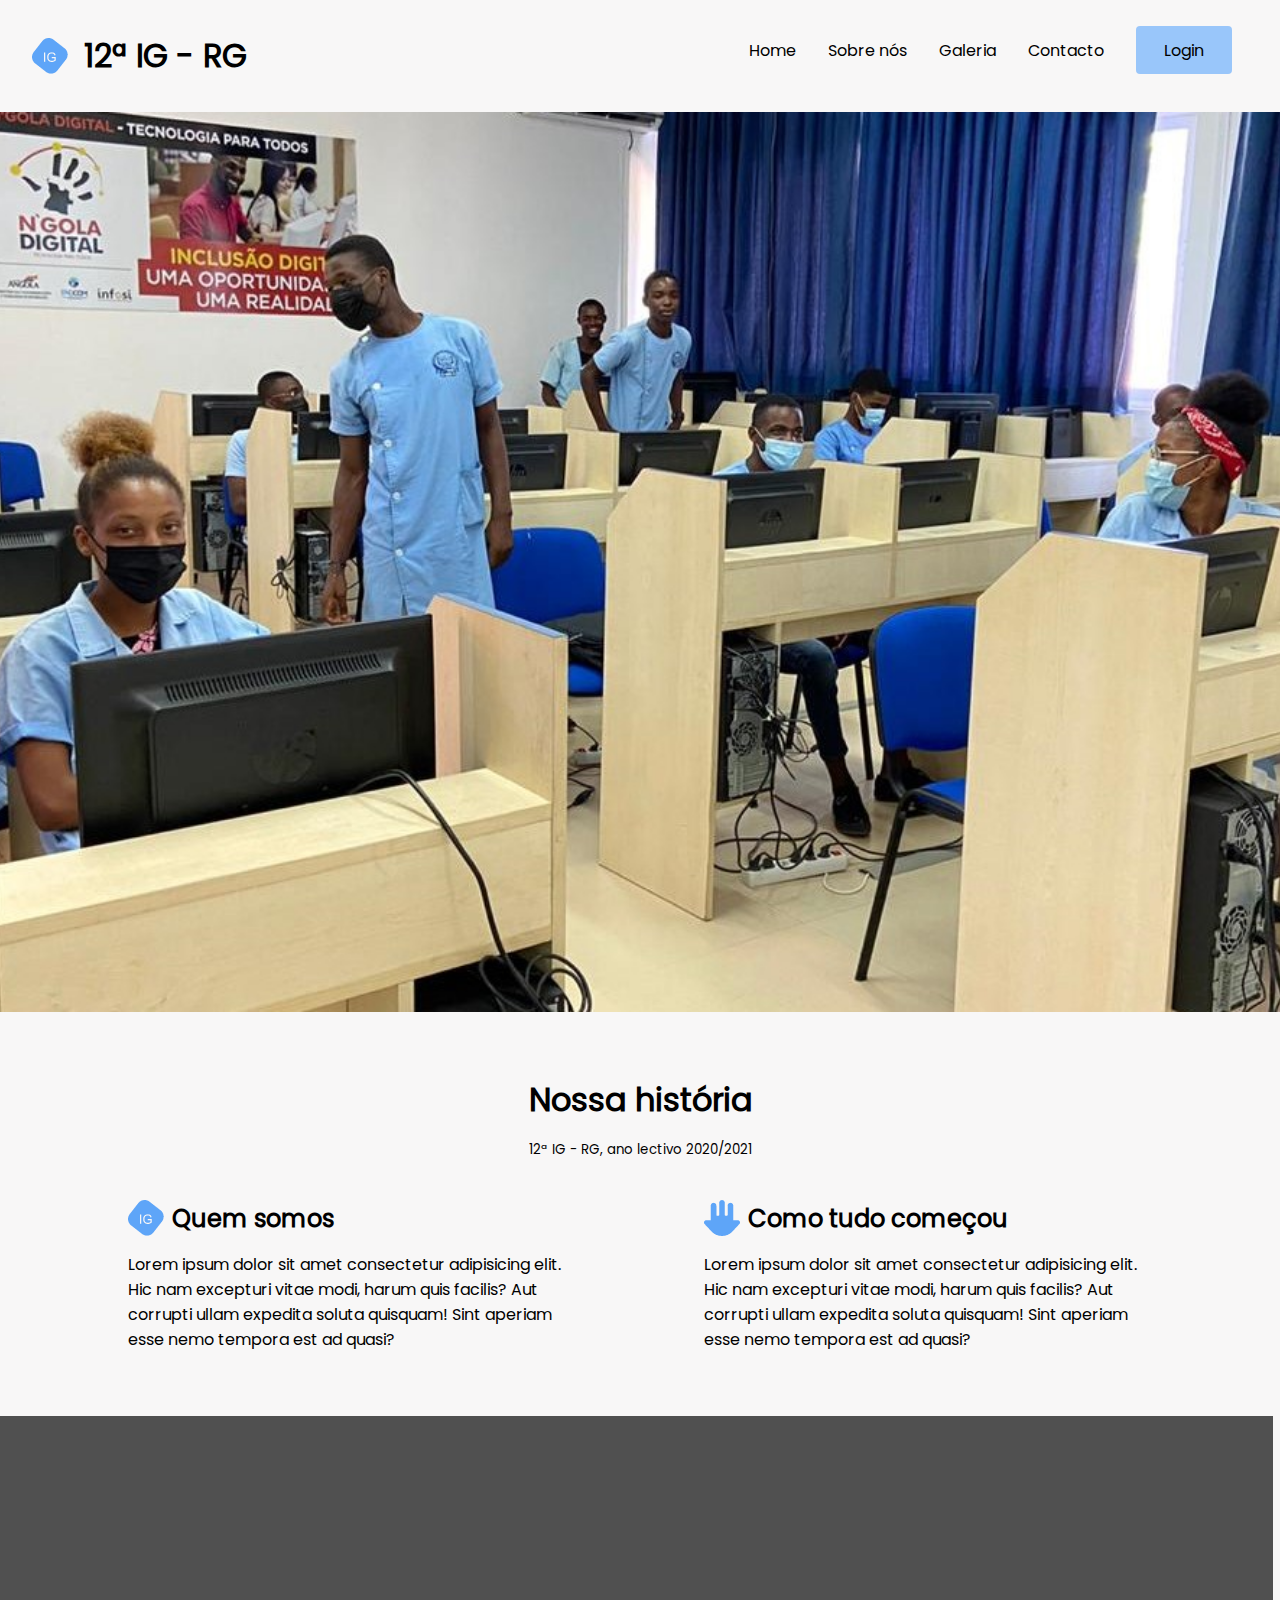
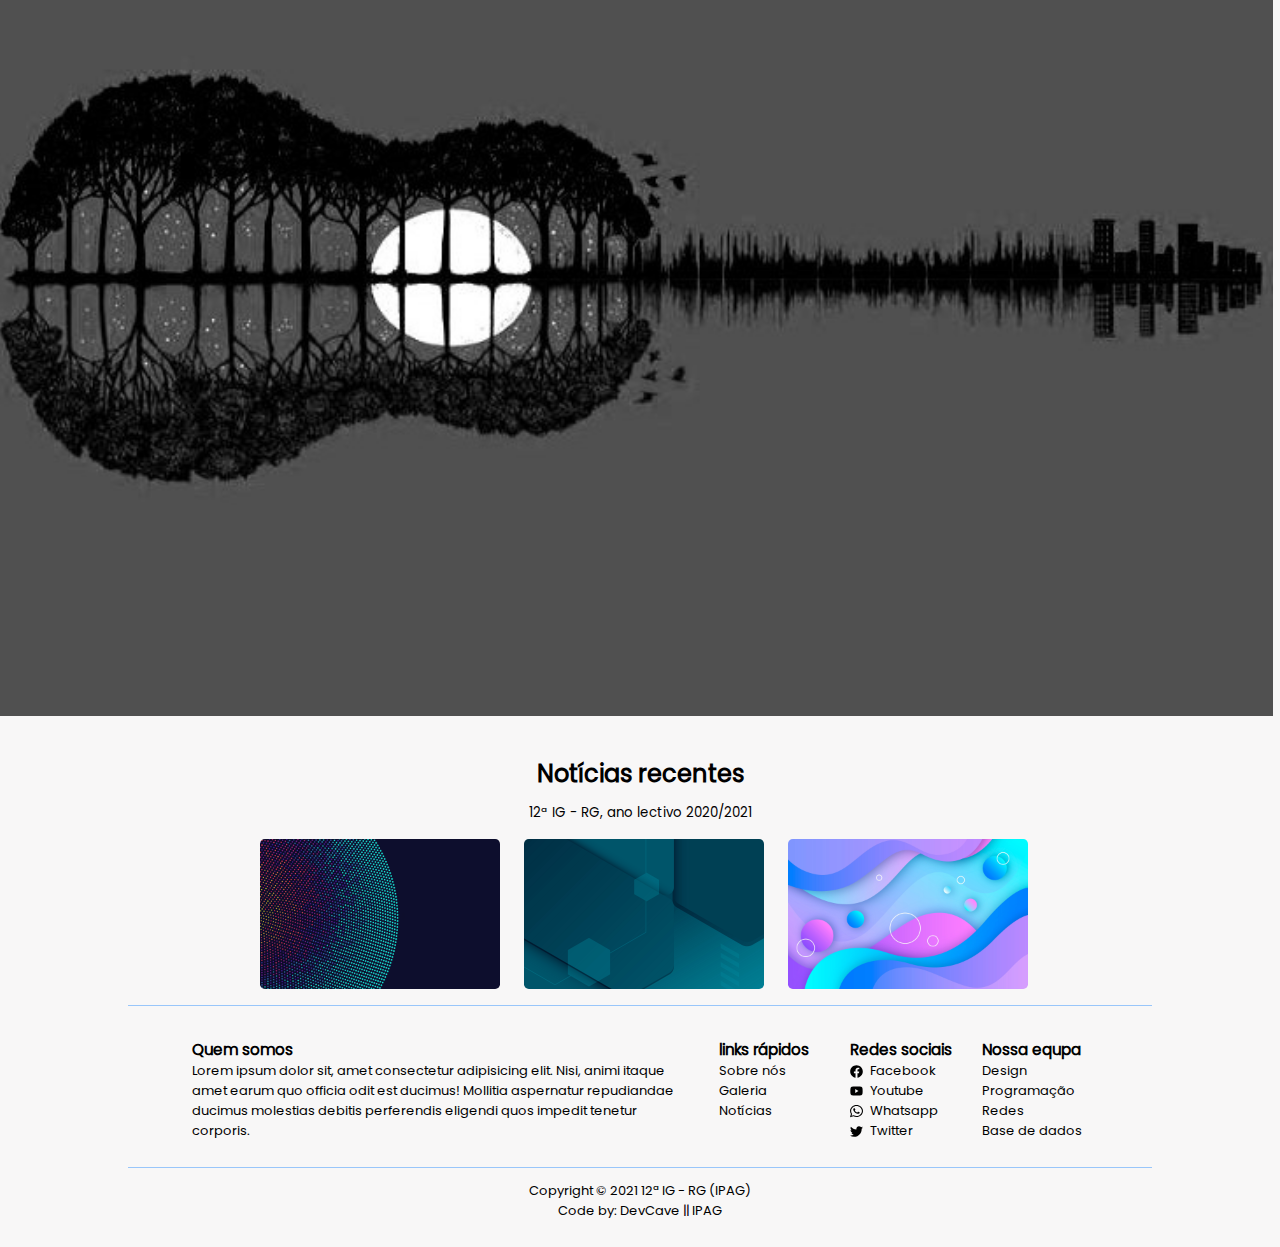
==== index.html @ 502bd751 "Initial commit" ====
<!DOCTYPE html>
<html lang="PT-pt">

<head>
	<meta charset="UTF-8" />
	<meta http-equiv="X-UA-Compatible" content="IE=edge" />
	<meta name="viewport" content="width=device-width, initial-scale=1.0" />

	<title>Document</title>

	<link rel="stylesheet" href="./assets/css/main.css" />
	<link rel="stylesheet" href="./assets/css/header.css">
	<link rel="stylesheet" href="./assets/css/footer.css">
</head>

<body>
	<header>

		<nav>

			<a href="#" id="logo">
				<h1>
					<img src="./assets/icons/Grupo 18.png" alt="IPAG Logo-marca">
					<span>12ª IG - RG</span>
				</h1>
			</a>

			<ul>
				<li><a href="#">Home</a></li>
				<li><a href="#">Sobre nós</a></li>
				<li><a href="#">Galeria</a></li>
				<li><a href="#">Contacto</a></li>
				<li><a href="#"><input type="button" value="Login" id="login_btn"></a></li>
			</ul>
		</nav>

	</header>

	<div id="hero_area"></div>

	<main>
		<article>
			<h1>Nossa história</h1>
			<small>12ª IG - RG, ano lectivo 2020/2021</small>

			<section id="our_story">
				<figure>
					<img src="./assets/icons/Grupo 18.png" alt="">
					<figcaption>
						<h2>Quem somos</h2>
					</figcaption>
				</figure>

				<p>Lorem ipsum dolor sit amet consectetur adipisicing elit. Hic nam excepturi vitae modi, harum quis facilis?
					Aut corrupti ullam expedita soluta quisquam! Sint aperiam esse nemo tempora est ad quasi?</p>

			</section>

			<section id="how_began">
				<figure>
					<img src="./assets/icons/Shape.png" alt="">
					<figcaption>
						<h2>Como tudo começou</h2>
					</figcaption>
				</figure>

				<p>Lorem ipsum dolor sit amet consectetur adipisicing elit. Hic nam excepturi vitae modi, harum quis facilis?
					Aut corrupti ullam expedita soluta quisquam! Sint aperiam esse nemo tempora est ad quasi?</p>
			</section>

			<span id="comercial">
			</span>

			<section id="news">
				<h2>Notícias recentes</h2>
				<small>12ª IG - RG, ano lectivo 2020/2021</small>

				<nav>
					<ul>
						<li><a href="" onmouseover="hover.mouseIn()">
								<div class="caption">

									<figure>
										<img src="./assets/img/news_1.jpg" alt="">

										<div class="fadding_caption inactive">
											<figcaption>
												<h3>News</h3>
												<p>1<sup>st</sup> new</p>
											</figcaption>
										</div>
									</figure>
								</div>
							</a></li>

						<li><a href="" onmouseover="hover.mouseIn()">
								<div class="caption">

									<figure>
										<img src="./assets/img/news_2.jpg" alt="">

										<div class="fadding_caption inactive">
											<figcaption>
												<h3>News</h3>
												<p>2<sup>nd</sup> new</p>
											</figcaption>
										</div>
									</figure>
								</div>
							</a></li>

						<li><a href="" onmouseover="hover.mouseIn()">
								<div class="caption">

									<figure>
										<img src="./assets/img/news_3.jpg" alt="">

										<div class="fadding_caption inactive">
											<figcaption>
												<h3>News</h3>
												<p>3<sup>rd</sup> new</p>
											</figcaption>
										</div>
									</figure>
								</div>
							</a></li>

				</nav>
			</section>

		</article>

	</main>

	<div class="footer" id="big_footer">
		<div id="wrapper">
			<section id="about">
				<h3>Quem somos</h3>
				<p>Lorem ipsum dolor sit, amet consectetur adipisicing elit. Nisi, animi itaque amet earum quo officia odit est
					ducimus! Mollitia aspernatur repudiandae ducimus molestias debitis perferendis eligendi quos impedit tenetur
					corporis.</p>
			</section>

			<section id="links">
				<nav>
					<h3>links rápidos</h3>
					<a href="#">Sobre nós</a>
					<a href="#">Galeria</a>
					<a href="#">Notícias</a>
				</nav>
			</section>

			<section id="social">
				<nav>
					<h3>Redes sociais</h3>

					<a href="#">
						<figure>
							<img src="./assets/icons/facebook.svg" alt="Facebook icon">
							<figcaption>Facebook</figcaption>
						</figure>
					</a>

					<a href="#">
						<figure>
							<img src="./assets/icons/youtube.svg" alt="Youtube icon">
							<figcaption>Youtube</figcaption>
						</figure>
					</a>

					<a href="#">
						<figure>
							<img src="./assets/icons/whatsapp.svg" alt="Whatsapp icon">
							<figcaption>Whatsapp</figcaption>
						</figure>
					</a>

					<a href="#">
						<figure>
							<img src="./assets/icons/twitter.svg" alt="Twitter icon">
							<figcaption>Twitter</figcaption>
						</figure>
					</a>

				</nav>
			</section>

			<section id="team">
				<nav>
					<h3>Nossa equpa</h3>
					<a href="#">Design</a>
					<a href="#">Programação</a>
					<a href="#">Redes</a>
					<a href="#">Base de dados</a>
				</nav>
			</section>
		</div>
	</div>

	<footer class="footer">
		<p>Copyright &copy; 2021 12ª IG - RG (IPAG)</p>
		<p>Code by: <a href="#">DevCave</a> || <a href="#">IPAG</a></p>
	</footer>

	<script src="./assets/js/funcionality.js"></script>
</body>

</html>
---- assets/css/main.css ----
/* =======================
    Global
  ========================= */
:root
{
  --mainTheme: #99C6FA;
  --mainDarkTheme: #86b0e0;
  --mainDarkerTheme: #739cca;
}
@font-face
  {
    font-family: 'Poppins';
    src: url(./../fonts/Poppins/Poppins-Regular.ttf);
  }

*
  {
    margin: 0;
    padding: 0;
    box-sizing: border-box;
  }

body
  {
    background-color: rgb(248, 247, 247);

    font-family: 'Poppins', sans-serif;
    font-size: 1em;
  }

  #login_btn{
    width: 6em;
    height: 3em;
    background-color: var(--mainTheme);
    
    margin-top: -1.5em;
    border: none;
    border-radius: 0.25em;

    font-family: 'Poppins', sans-serif;
    font-size: 1em;
    font-weight: 500;

    transition: all 0.3s ease;
    cursor: pointer;
  }

  #login_btn:hover{
    background-color: var(--mainDarkTheme);
  }
  #login_btn:active{
    background-color: var(--mainDarkerTheme);
  }

    figure
    {
      display: flex;
      align-items: center;
      justify-content: left;
    }
    figure img
    {
      margin-right: 0.5em;
    }


a
  {
    text-decoration: none;
    color: #000;
    transition: all 0.3s ease;
  }
  a:hover
  {
    color: var(--mainDarkTheme);
  }
  a:active
  {
    color: var(--mainDarkerTheme);
  }


/* =======================
  Main
========================= */
#hero_area
    {
      height: 100vh;
      width: 100%;
      background: url(./../img/img-hero.jpg);
      background-repeat: no-repeat;
      background-size: cover;
      background-position: center center;
      margin-top: 1.5em;
    }

main
  {
    width: 80%;
    margin: auto;
  }
  
  article
  {
    
    margin-top: 4em;
  }
  main article h1
  {
    margin-bottom: 0.5em;
    text-align: center;
  }
      #our_story p,
    #how_began p
  {
    margin-bottom: 0.5em;
    text-align: center;
  }
  main article small
  {
    display: block;
    text-align: center;
  }

  main section
  {
    margin-top: 2.5em;
    display: table-cell;
    width: 50%;
  }
  #our_story
    {
      float: left;
      padding-right: 4em;
      margin-bottom: 3em;
    }


  #how_began
    {
      float: right;
      padding-left: 4em;
      margin-bottom: 3em;
    }
  main section h2 
    {
      text-align: left;
    }
    #our_story p,
    #how_began p
    {
      margin: 1em 0;
      text-align: left;
    }

    #comercial
      {
        margin: auto -9em;
        display: flex;
        height: 100vh;
        width: 125.89%;
        background: url(./../img/img-hero2.jpg);
        background-repeat: no-repeat;
        background-size: cover;
        background-position: center center;
      }
    
    #news
      {
        margin-bottom: 1em;

        display: flex;
        flex-direction: column;
        flex-wrap: wrap;
        align-content: center;
        justify-content: left;
        align-items: center;
        width: 100%;
        text-align: center;
      }
      #news h2
      {
        margin-bottom: 0.5em;
      }
      #news ul
        {
          display: flex;
          flex-direction: row;
          flex-wrap: nowrap;
          align-content: space-between;
          justify-content: space-evenly;
          align-items: center;

          list-style: none;

          margin-top: 1em;
        }

        #news li
          {
            margin-left:1em;
          }

          #news figure
            {
              display: flex;
              align-items: stretch;
              flex-direction: column;
              flex-wrap: nowrap;
              align-content: space-between;
              justify-content: center;
            }

            #news img
              {
                width: 15em;
                border-radius: 0.3em;
              }

              #news .fadding_caption /*.active*/
                {
                  margin-left: 0.3em;
                  font-size: small;
                  text-align: left;
                  display: none;
                }
---- assets/css/header.css ----
/* =======================
  Header
========================= */
header h1{
    display: flex;
    align-items: center;
  }
  header h1 span{
      margin-left: 0.5em;
    }
  header #logo:hover{
    color: #000;
    }

  header nav
    {
      margin: 2em;
      display: flex;
      align-items: center;
      justify-content: space-between;
    }

header ul
  {
    list-style: none;
    display: flex;
  }
  header li
  {
    padding: 0 1em;
  }
---- assets/css/footer.css ----
/* =======================
  Footer
========================= */
#big_footer
  {
    width: 80%;
    margin: 0 auto;
    padding: 2em 0 0 0 ;

    border-top: solid 1px var(--mainTheme);
}

#wrapper
  {
    width: 90%;
    margin: auto;

    display: grid;
    grid-template-columns: 4fr 1fr 1fr 1fr;

    font-size: small;
  }
#wrapper section
  {
    margin: 0 1em;
    display: inline;
  }
#social img
  {
    width: 1em;
  }
#wrapper a
  {
    display: grid;
    font-size: small;
  }

footer
  {
    width: 80%;
    margin: 2em auto 1em;
    padding: 1em 0;

    border-top: solid 1px var(--mainTheme);

    font-size: small;
    text-align: center;
  }
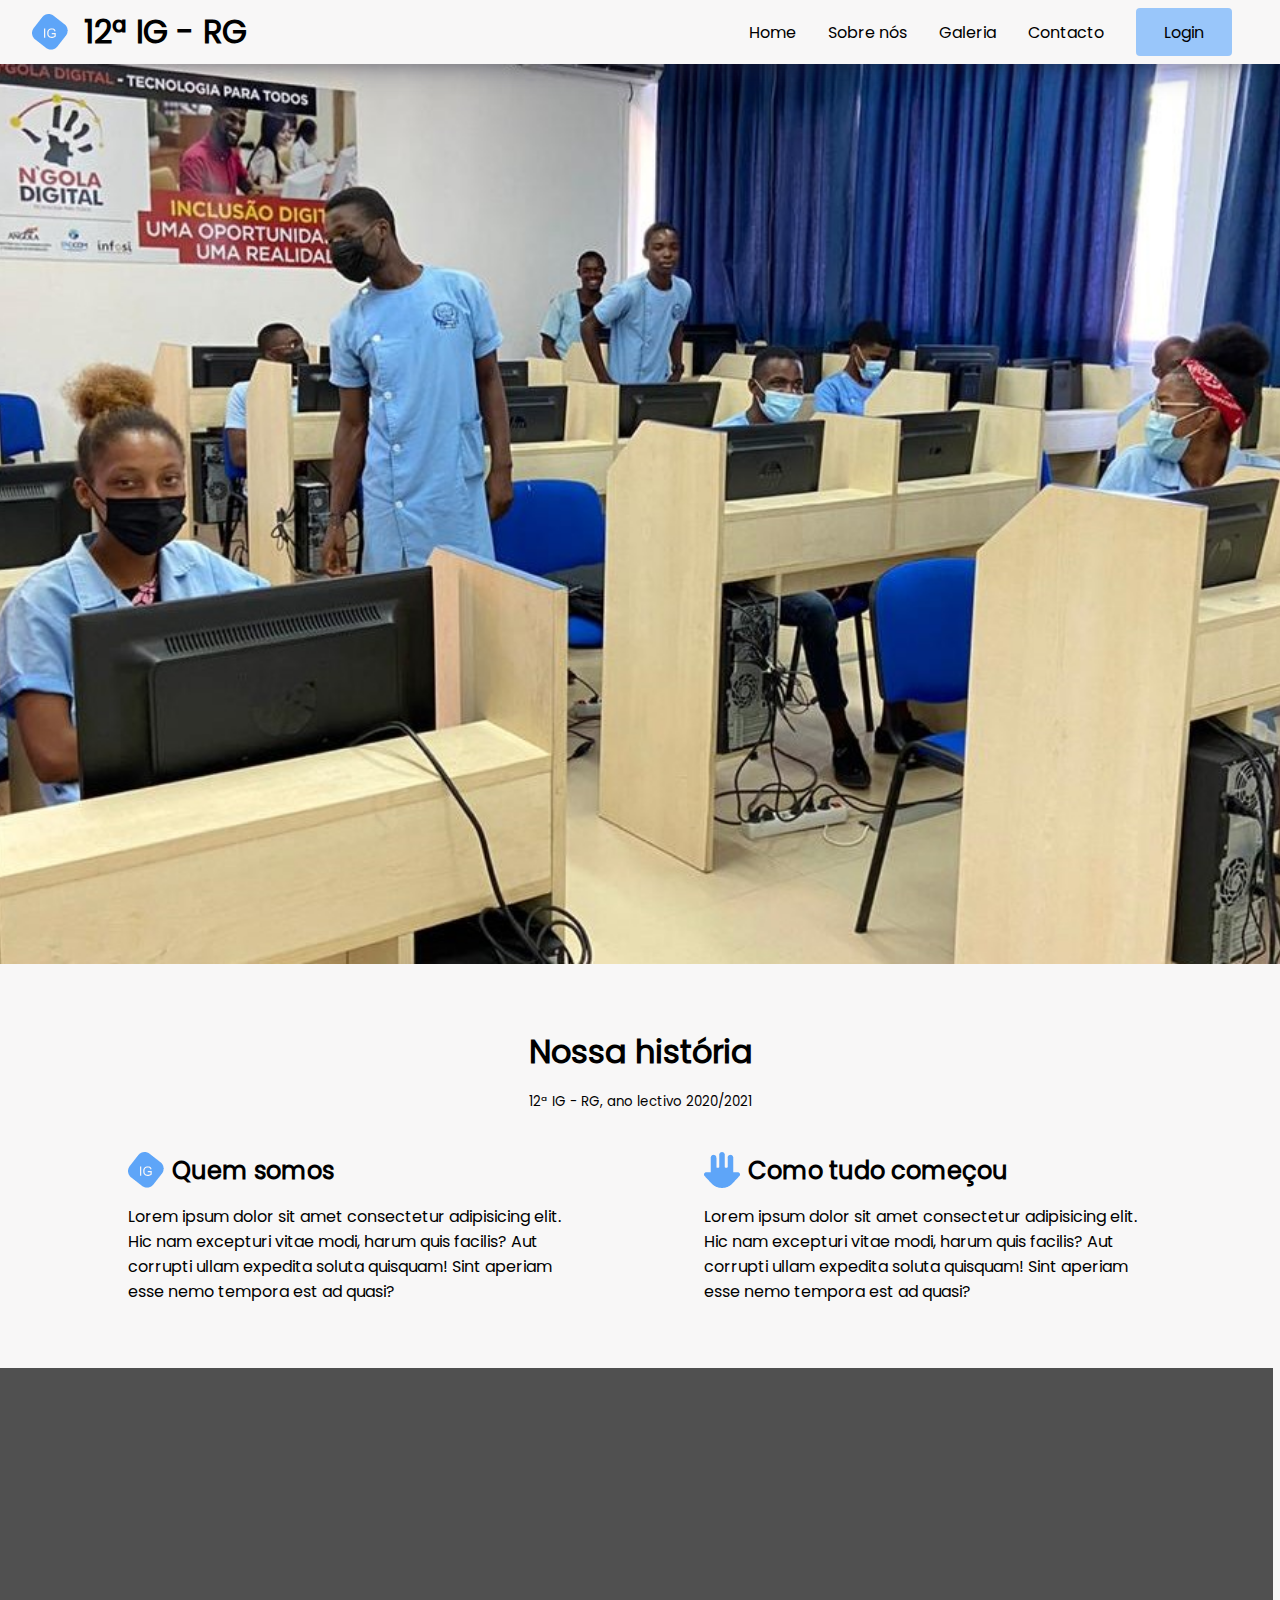
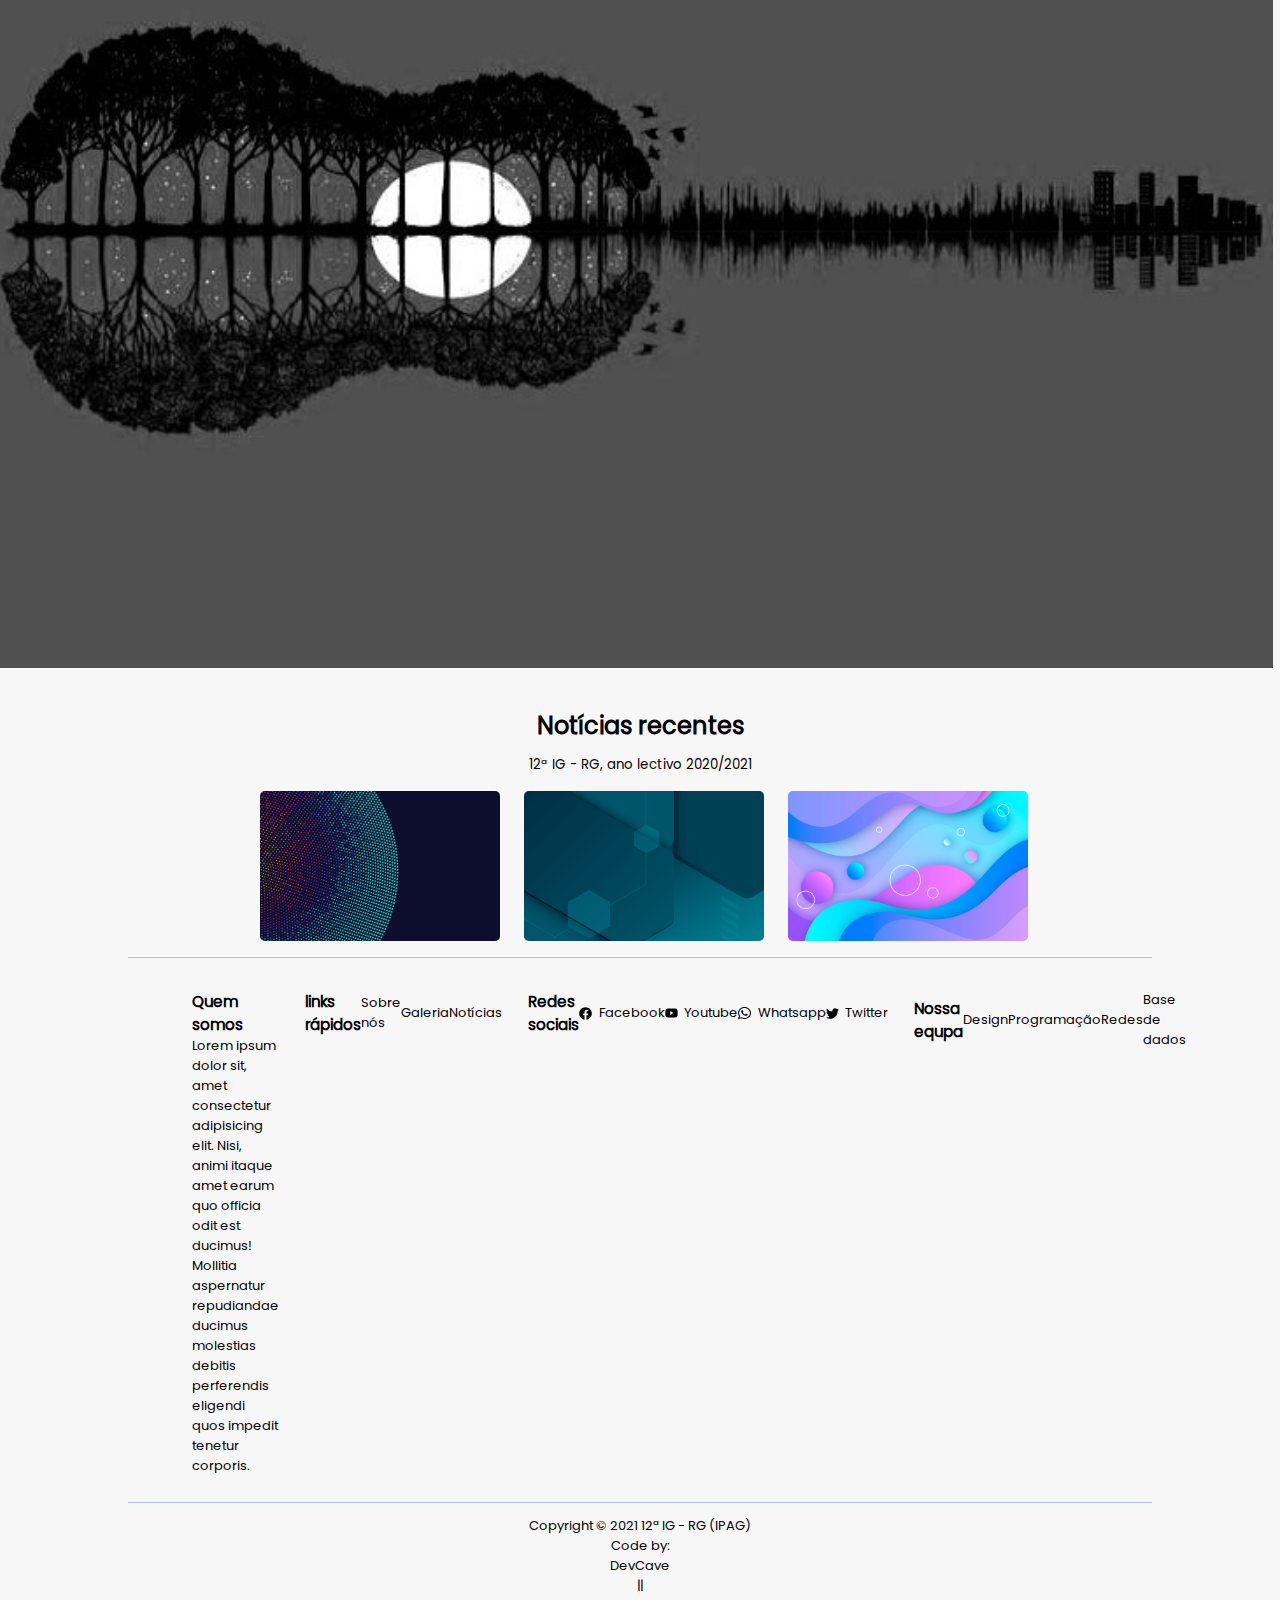
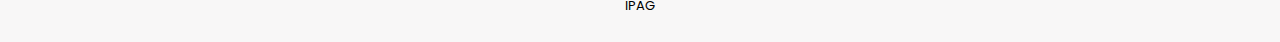
==== commit 4e189649: "Edit header" ====
--- a/index.html
+++ b/index.html
@@ -8,7 +8,8 @@
 
 	<title>Document</title>
 
-	<link rel="stylesheet" href="./assets/css/main.css" />
+	<link rel="stylesheet" href="./assets/css/global.css" />
+	<link rel="stylesheet" href="./assets/css/index.css">
 	<link rel="stylesheet" href="./assets/css/header.css">
 	<link rel="stylesheet" href="./assets/css/footer.css">
 </head>
@@ -18,7 +19,7 @@
 
 		<nav>
 
-			<a href="#" id="logo">
+			<a class="link" href="#" id="logo">
 				<h1>
 					<img src="./assets/icons/Grupo 18.png" alt="IPAG Logo-marca">
 					<span>12ª IG - RG</span>
@@ -26,11 +27,11 @@
 			</a>
 
 			<ul>
-				<li><a href="#">Home</a></li>
-				<li><a href="#">Sobre nós</a></li>
-				<li><a href="#">Galeria</a></li>
-				<li><a href="#">Contacto</a></li>
-				<li><a href="#"><input type="button" value="Login" id="login_btn"></a></li>
+				<li><a class="link" href="#">Home</a></li>
+				<li><a class="link" href="#">Sobre nós</a></li>
+				<li><a class="link" href="#">Galeria</a></li>
+				<li><a class="link" href="#">Contacto</a></li>
+				<li><a class="link" href="./pages/login.html"><input type="button" value="Login" id="login_btn"></a></li>
 			</ul>
 		</nav>
 
@@ -77,7 +78,7 @@
 
 				<nav>
 					<ul>
-						<li><a href="" onmouseover="hover.mouseIn()">
+						<li><a class="link" href="" onmouseover="hover.mouseIn()">
 								<div class="caption">
 
 									<figure>
@@ -93,7 +94,7 @@
 								</div>
 							</a></li>
 
-						<li><a href="" onmouseover="hover.mouseIn()">
+						<li><a class="link" href="" onmouseover="hover.mouseIn()">
 								<div class="caption">
 
 									<figure>
@@ -109,7 +110,7 @@
 								</div>
 							</a></li>
 
-						<li><a href="" onmouseover="hover.mouseIn()">
+						<li><a class="link" href="" onmouseover="hover.mouseIn()">
 								<div class="caption">
 
 									<figure>
@@ -144,9 +145,9 @@
 			<section id="links">
 				<nav>
 					<h3>links rápidos</h3>
-					<a href="#">Sobre nós</a>
-					<a href="#">Galeria</a>
-					<a href="#">Notícias</a>
+					<a class="link" href="#">Sobre nós</a>
+					<a class="link" href="#">Galeria</a>
+					<a class="link" href="#">Notícias</a>
 				</nav>
 			</section>
 
@@ -154,28 +155,28 @@
 				<nav>
 					<h3>Redes sociais</h3>
 
-					<a href="#">
+					<a class="link" href="#">
 						<figure>
 							<img src="./assets/icons/facebook.svg" alt="Facebook icon">
 							<figcaption>Facebook</figcaption>
 						</figure>
 					</a>
 
-					<a href="#">
+					<a class="link" href="#">
 						<figure>
 							<img src="./assets/icons/youtube.svg" alt="Youtube icon">
 							<figcaption>Youtube</figcaption>
 						</figure>
 					</a>
 
-					<a href="#">
+					<a class="link" href="#">
 						<figure>
 							<img src="./assets/icons/whatsapp.svg" alt="Whatsapp icon">
 							<figcaption>Whatsapp</figcaption>
 						</figure>
 					</a>
 
-					<a href="#">
+					<a class="link" href="#">
 						<figure>
 							<img src="./assets/icons/twitter.svg" alt="Twitter icon">
 							<figcaption>Twitter</figcaption>
@@ -188,10 +189,10 @@
 			<section id="team">
 				<nav>
 					<h3>Nossa equpa</h3>
-					<a href="#">Design</a>
-					<a href="#">Programação</a>
-					<a href="#">Redes</a>
-					<a href="#">Base de dados</a>
+					<a class="link" href="#">Design</a>
+					<a class="link" href="#">Programação</a>
+					<a class="link" href="#">Redes</a>
+					<a class="link" href="#">Base de dados</a>
 				</nav>
 			</section>
 		</div>
@@ -199,7 +200,7 @@
 
 	<footer class="footer">
 		<p>Copyright &copy; 2021 12ª IG - RG (IPAG)</p>
-		<p>Code by: <a href="#">DevCave</a> || <a href="#">IPAG</a></p>
+		<p>Code by: <a class="link" href="#">DevCave</a> || <a class="link" href="#">IPAG</a></p>
 	</footer>
 
 	<script src="./assets/js/funcionality.js"></script>
--- a/assets/css/global.css
+++ b/assets/css/global.css
@@ -0,0 +1,50 @@
+/* =======================
+    Global
+  ========================= */
+:root {
+  --mainTheme: #99c6fa;
+  --mainDarkTheme: #86b0e0;
+  --mainDarkerTheme: #739cca;
+}
+@font-face {
+  font-family: "Poppins";
+  src: url(./../fonts/Poppins/Poppins-Regular.ttf);
+}
+
+html {
+  scroll-behavior: smooth;
+}
+
+a {
+  text-decoration: none;
+  color: #000;
+}
+
+* {
+  margin: 0;
+  padding: 0;
+  box-sizing: border-box;
+}
+
+body {
+  background-color: rgb(248, 247, 247);
+
+  font-family: "Poppins", sans-serif;
+  font-size: 1em;
+}
+
+.link {
+  text-decoration: none;
+  color: #000;
+  transition: all 0.3s ease;
+}
+.link:hover {
+  color: var(--mainDarkTheme);
+}
+.link:active {
+  color: var(--mainDarkerTheme);
+}
+
+/* =======================
+  Main
+========================= */
--- a/assets/css/index.css
+++ b/assets/css/index.css
@@ -0,0 +1,130 @@
+
+
+figure {
+  display: flex;
+  align-items: center;
+  justify-content: left;
+}
+figure img {
+  margin-right: 0.5em;
+}
+
+#hero_area {
+  height: 100vh;
+  width: 100%;
+  background: url(./../img/img-hero.jpg);
+  background-repeat: no-repeat;
+  background-size: cover;
+  background-position: center center;
+}
+
+main {
+  width: 80%;
+  margin: auto;
+}
+
+article {
+  margin-top: 4em;
+}
+main article h1 {
+  margin-bottom: 0.5em;
+  text-align: center;
+}
+#our_story p,
+#how_began p {
+  margin-bottom: 0.5em;
+  text-align: center;
+}
+main article small {
+  display: block;
+  text-align: center;
+}
+
+main section {
+  margin-top: 2.5em;
+  display: table-cell;
+  width: 50%;
+}
+#our_story {
+  float: left;
+  padding-right: 4em;
+  margin-bottom: 3em;
+}
+
+#how_began {
+  float: right;
+  padding-left: 4em;
+  margin-bottom: 3em;
+}
+main section h2 {
+  text-align: left;
+}
+#our_story p,
+#how_began p {
+  margin: 1em 0;
+  text-align: left;
+}
+
+#comercial {
+  margin: auto -9em;
+  display: flex;
+  height: 100vh;
+  width: 125.89%;
+  background: url(./../img/img-hero2.jpg);
+  background-repeat: no-repeat;
+  background-size: cover;
+  background-position: center center;
+}
+
+#news {
+  margin-bottom: 1em;
+
+  display: flex;
+  flex-direction: column;
+  flex-wrap: wrap;
+  align-content: center;
+  justify-content: left;
+  align-items: center;
+  width: 100%;
+  text-align: center;
+}
+#news h2 {
+  margin-bottom: 0.5em;
+}
+#news ul {
+  display: flex;
+  flex-direction: row;
+  flex-wrap: nowrap;
+  align-content: space-between;
+  justify-content: space-evenly;
+  align-items: center;
+
+  list-style: none;
+
+  margin-top: 1em;
+}
+
+#news li {
+  margin-left: 1em;
+}
+
+#news figure {
+  display: flex;
+  align-items: stretch;
+  flex-direction: column;
+  flex-wrap: nowrap;
+  align-content: space-between;
+  justify-content: center;
+}
+
+#news img {
+  width: 15em;
+  border-radius: 0.3em;
+}
+
+#news .fadding_caption /*.active*/ {
+  margin-left: 0.3em;
+  font-size: small;
+  text-align: left;
+  display: none;
+}
--- a/assets/css/header.css
+++ b/assets/css/header.css
@@ -1,31 +1,70 @@
 /* =======================
   Header
 ========================= */
-header h1{
-    display: flex;
-    align-items: center;
-  }
-  header h1 span{
-      margin-left: 0.5em;
-    }
-  header #logo:hover{
-    color: #000;
-    }
+header {
+  /**/
+  display: flex;
+  justify-content: center;
+}
 
-  header nav
-    {
-      margin: 2em;
-      display: flex;
-      align-items: center;
-      justify-content: space-between;
-    }
+header h1 {
+  display: flex;
+  align-items: center;
+}
+header h1 span {
+  margin-left: 0.5em;
+}
+header #logo:hover {
+  color: #000;
+}
 
-header ul
-  {
-    list-style: none;
-    display: flex;
-  }
-  header li
-  {
-    padding: 0 1em;
-  }
+header nav {
+  width: 100%;
+  padding: 0.5em 2em;
+
+  display: flex;
+  justify-content: space-between;
+  box-shadow: rgba(50, 50, 93, 0.25) 0px 13px 27px -5px,
+    rgba(0, 0, 0, 0.3) 0px 8px 16px -8px;
+}
+
+header ul {
+  list-style: none;
+  display: flex;
+}
+header li {
+  padding: 0 1em;
+}
+
+nav,
+a,
+li,
+a,
+#login_btn {
+  display: flex;
+  align-items: center;
+  justify-content: center;
+}
+
+#login_btn {
+  width: 6em;
+  height: 3em;
+  background-color: var(--mainTheme);
+
+  border: none;
+  border-radius: 0.25em;
+
+  font-family: "Poppins", sans-serif;
+  font-size: 1em;
+  font-weight: 500;
+
+  transition: all 0.3s ease;
+  cursor: pointer;
+}
+
+#login_btn:hover {
+  background-color: var(--mainDarkTheme);
+}
+#login_btn:active {
+  background-color: var(--mainDarkerTheme);
+}
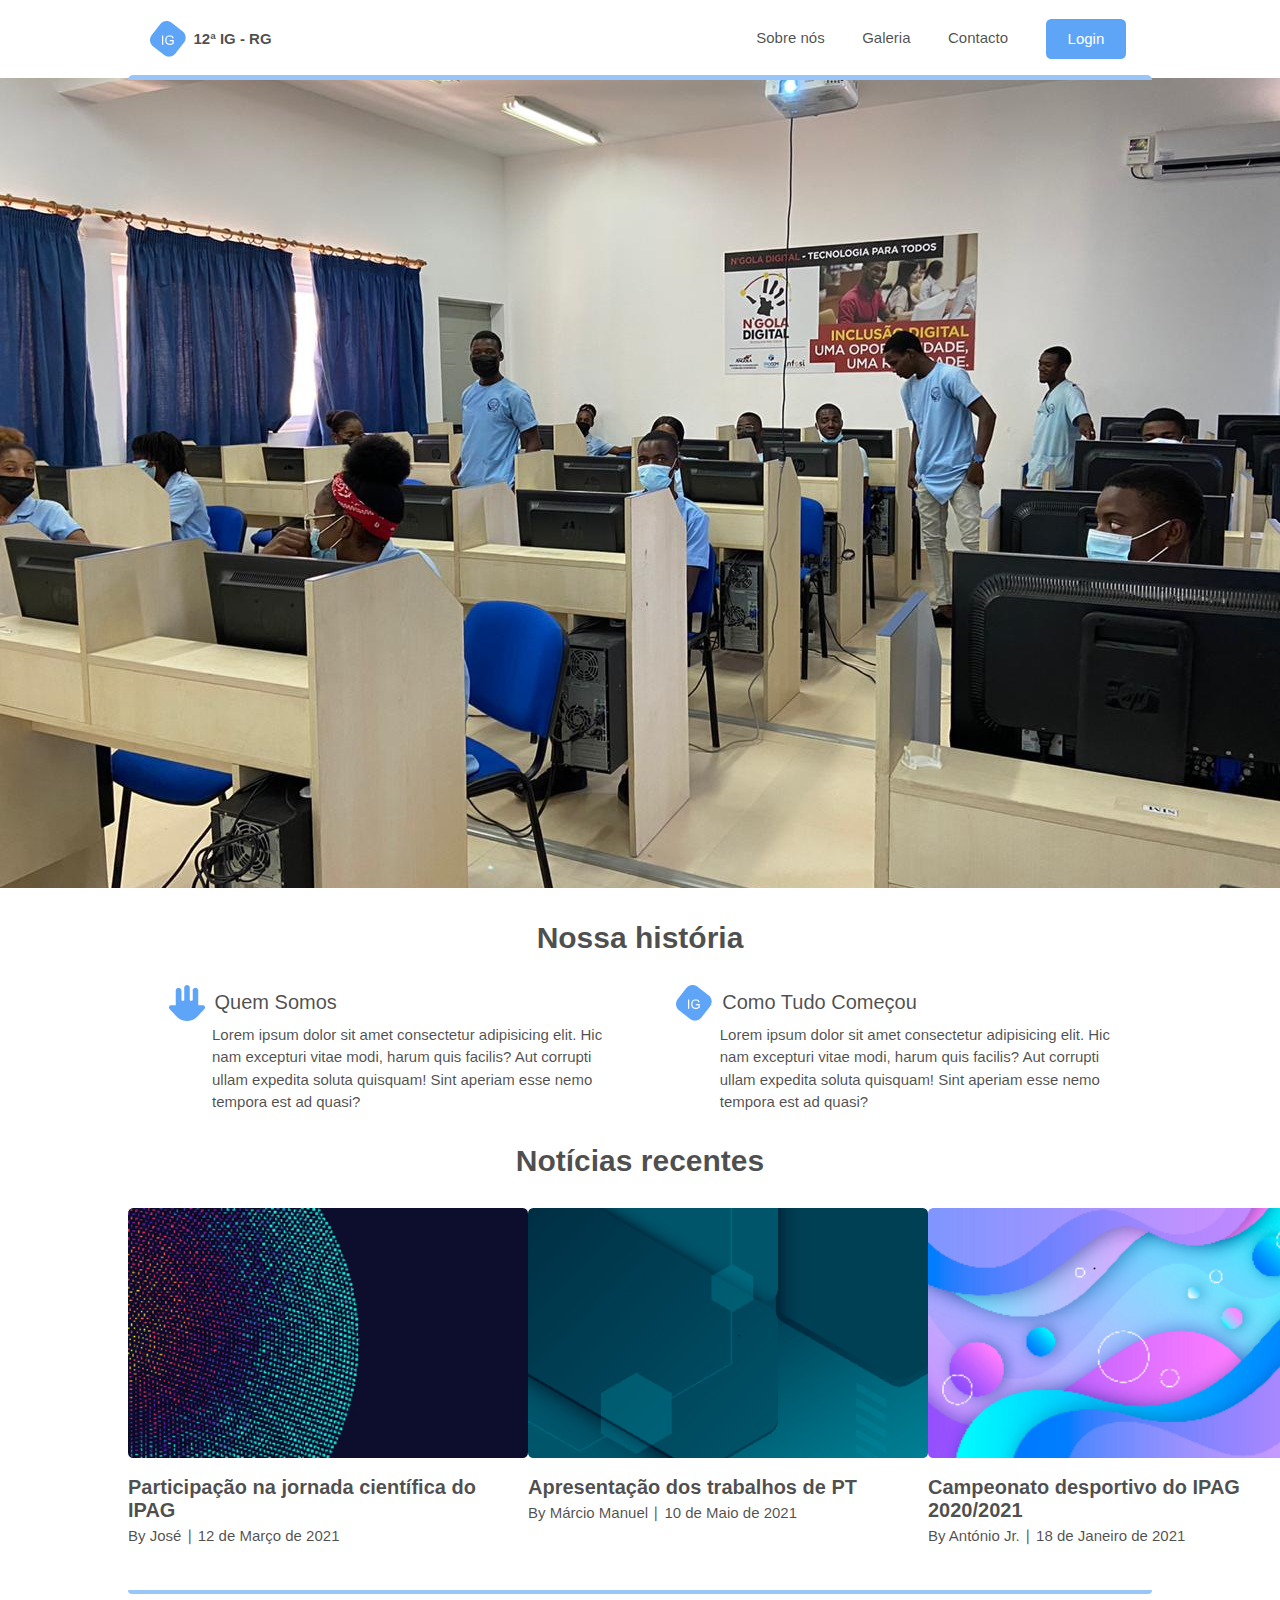
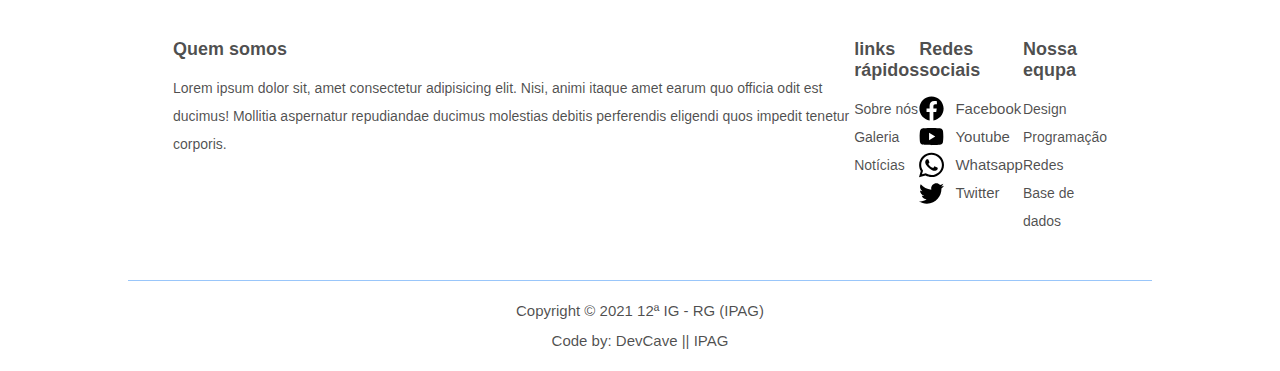
==== commit bd66725f: "Reboot" ====
--- a/index.html
+++ b/index.html
@@ -5,205 +5,195 @@
 	<meta charset="UTF-8" />
 	<meta http-equiv="X-UA-Compatible" content="IE=edge" />
 	<meta name="viewport" content="width=device-width, initial-scale=1.0" />
-
-	<title>Document</title>
-
-	<link rel="stylesheet" href="./assets/css/global.css" />
-	<link rel="stylesheet" href="./assets/css/index.css">
-	<link rel="stylesheet" href="./assets/css/header.css">
-	<link rel="stylesheet" href="./assets/css/footer.css">
+	<link rel="stylesheet" href="./assets/css/style.css">
+	<title>Schoolar WebSite</title>
 </head>
 
 <body>
 	<header>
-
-		<nav>
-
-			<a class="link" href="#" id="logo">
-				<h1>
+		<nav id='menu'>
+			<a class="link" href="#" id="homeLink">
+				<div id='logo'>
 					<img src="./assets/icons/Grupo 18.png" alt="IPAG Logo-marca">
-					<span>12ª IG - RG</span>
-				</h1>
+					<h1>12ª IG - RG</h1>
+				</div>
 			</a>
 
-			<ul>
-				<li><a class="link" href="#">Home</a></li>
-				<li><a class="link" href="#">Sobre nós</a></li>
-				<li><a class="link" href="#">Galeria</a></li>
-				<li><a class="link" href="#">Contacto</a></li>
-				<li><a class="link" href="./pages/login.html"><input type="button" value="Login" id="login_btn"></a></li>
+			<ul id='links'>
+
+				<a class="link" href="#">
+					<li></li>Sobre nós</li>
+				</a>
+				<a class="link" href="#">
+					<li></li>Galeria</li>
+				</a>
+				<a class="link" href="#">
+					<li></li>Contacto</li>
+				</a>
+				<a class="link login" href="#">
+					<button class="btn" id="login_btn">Login</button>
+				</a>
 			</ul>
 		</nav>
 
 	</header>
 
-	<div id="hero_area"></div>
+	<main>
+		<section>
 
-	<main>
-		<article>
-			<h1>Nossa história</h1>
-			<small>12ª IG - RG, ano lectivo 2020/2021</small>
+			<article id="aboutUs">
+				<h2>Nossa história</h2>
+				<div id="aboutWrapper">
+					<div class="about" id="our_story">
 
-			<section id="our_story">
-				<figure>
-					<img src="./assets/icons/Grupo 18.png" alt="">
-					<figcaption>
-						<h2>Quem somos</h2>
-					</figcaption>
-				</figure>
 
-				<p>Lorem ipsum dolor sit amet consectetur adipisicing elit. Hic nam excepturi vitae modi, harum quis facilis?
-					Aut corrupti ullam expedita soluta quisquam! Sint aperiam esse nemo tempora est ad quasi?</p>
 
-			</section>
+						<h3>Quem somos</h3>
 
-			<section id="how_began">
-				<figure>
-					<img src="./assets/icons/Shape.png" alt="">
-					<figcaption>
-						<h2>Como tudo começou</h2>
-					</figcaption>
-				</figure>
+						<p>Lorem ipsum dolor sit amet consectetur adipisicing elit. Hic nam excepturi vitae modi, harum quis
+							facilis?
+							Aut corrupti ullam expedita soluta quisquam! Sint aperiam esse nemo tempora est ad quasi?</p>
+					</div>
 
-				<p>Lorem ipsum dolor sit amet consectetur adipisicing elit. Hic nam excepturi vitae modi, harum quis facilis?
-					Aut corrupti ullam expedita soluta quisquam! Sint aperiam esse nemo tempora est ad quasi?</p>
-			</section>
+					<div class="about" id="how_began">
+						<h3>Como tudo começou</h3>
 
-			<span id="comercial">
-			</span>
+						<p>Lorem ipsum dolor sit amet consectetur adipisicing elit. Hic nam excepturi vitae modi, harum quis
+							facilis?
+							Aut corrupti ullam expedita soluta quisquam! Sint aperiam esse nemo tempora est ad quasi?</p>
+					</div>
+				</div>
+			</article>
 
-			<section id="news">
+			<article id="news">
 				<h2>Notícias recentes</h2>
-				<small>12ª IG - RG, ano lectivo 2020/2021</small>
 
 				<nav>
 					<ul>
-						<li><a class="link" href="" onmouseover="hover.mouseIn()">
-								<div class="caption">
+						<a class="link" href="#">
+							<li>
+								<figure>
+									<img src="./assets/img/news_1.jpg" alt="">
+									<figcaption>
+										<h3>Participação na jornada científica do IPAG</h3>
+										<p>By
+											<span class="author">José</span>
+											&VerticalBar;
+											<span class="date">12 de Março de 2021</span></p>
+									</figcaption>
+								</figure>
+							</li>
+						</a>
 
-									<figure>
-										<img src="./assets/img/news_1.jpg" alt="">
+						<a class="link" href="#">
+							<li>
+								<figure>
+									<img src="./assets/img/news_2.jpg" alt="">
 
-										<div class="fadding_caption inactive">
-											<figcaption>
-												<h3>News</h3>
-												<p>1<sup>st</sup> new</p>
-											</figcaption>
-										</div>
-									</figure>
-								</div>
-							</a></li>
+									<figcaption>
+										<h3>Apresentação dos trabalhos de PT</h3>
+										<p>By 
+											<span class="author">Márcio Manuel</span>
+											&VerticalBar;
+											<span class="date">10 de Maio  de 2021</span>
+										</p>
+									</figcaption>
+								</figure>
+							</li>
+						</a>
 
-						<li><a class="link" href="" onmouseover="hover.mouseIn()">
-								<div class="caption">
+						<a class="link" href="#">
+							<li>
+								<figure>
+									<img src="./assets/img/news_3.jpg" alt="">
 
-									<figure>
-										<img src="./assets/img/news_2.jpg" alt="">
-
-										<div class="fadding_caption inactive">
-											<figcaption>
-												<h3>News</h3>
-												<p>2<sup>nd</sup> new</p>
-											</figcaption>
-										</div>
-									</figure>
-								</div>
-							</a></li>
-
-						<li><a class="link" href="" onmouseover="hover.mouseIn()">
-								<div class="caption">
-
-									<figure>
-										<img src="./assets/img/news_3.jpg" alt="">
-
-										<div class="fadding_caption inactive">
-											<figcaption>
-												<h3>News</h3>
-												<p>3<sup>rd</sup> new</p>
-											</figcaption>
-										</div>
-									</figure>
-								</div>
-							</a></li>
+									<figcaption>
+										<h3>Campeonato desportivo do IPAG 2020/2021</h3>
+										<p>By
+											<span class="author">António Jr.</span>
+											&VerticalBar;
+											<span class="date">18 de Janeiro de 2021</span>
+										</p>
+									</figcaption>
+								</figure>
+							</li>
+						</a>
 
 				</nav>
-			</section>
-
-		</article>
+			</article>
 
 	</main>
 
-	<div class="footer" id="big_footer">
-		<div id="wrapper">
-			<section id="about">
-				<h3>Quem somos</h3>
-				<p>Lorem ipsum dolor sit, amet consectetur adipisicing elit. Nisi, animi itaque amet earum quo officia odit est
-					ducimus! Mollitia aspernatur repudiandae ducimus molestias debitis perferendis eligendi quos impedit tenetur
-					corporis.</p>
-			</section>
+	<div class="footer" id="bigFooter">
+		<article id="about">
+			<h4>Quem somos</h4>
+			<p>Lorem ipsum dolor sit, amet consectetur adipisicing elit. Nisi, animi itaque amet earum quo officia odit est
+				ducimus! Mollitia aspernatur repudiandae ducimus molestias debitis perferendis eligendi quos impedit tenetur
+				corporis.</p>
+		</article>
 
-			<section id="links">
-				<nav>
-					<h3>links rápidos</h3>
-					<a class="link" href="#">Sobre nós</a>
-					<a class="link" href="#">Galeria</a>
-					<a class="link" href="#">Notícias</a>
-				</nav>
-			</section>
+		<div id="linksWrapper">
+			<article id="links">
+			<nav>
+				<h4>links rápidos</h4>
+				<a class="link" href="#">Sobre nós</a>
+				<a class="link" href="#">Galeria</a>
+				<a class="link" href="#">Notícias</a>
+			</nav>
+		</article>
 
-			<section id="social">
-				<nav>
-					<h3>Redes sociais</h3>
+		<article id="social">
+			<nav>
+				<h4>Redes sociais</h4>
 
-					<a class="link" href="#">
-						<figure>
-							<img src="./assets/icons/facebook.svg" alt="Facebook icon">
-							<figcaption>Facebook</figcaption>
-						</figure>
-					</a>
+				<a class="link" href="#">
+					<figure>
+						<img src="./assets/icons/facebook.svg" alt="Facebook icon">
+						<figcaption>Facebook</figcaption>
+					</figure>
+				</a>
 
-					<a class="link" href="#">
-						<figure>
-							<img src="./assets/icons/youtube.svg" alt="Youtube icon">
-							<figcaption>Youtube</figcaption>
-						</figure>
-					</a>
+				<a class="link" href="#">
+					<figure>
+						<img src="./assets/icons/youtube.svg" alt="Youtube icon">
+						<figcaption>Youtube</figcaption>
+					</figure>
+				</a>
 
-					<a class="link" href="#">
-						<figure>
-							<img src="./assets/icons/whatsapp.svg" alt="Whatsapp icon">
-							<figcaption>Whatsapp</figcaption>
-						</figure>
-					</a>
+				<a class="link" href="#">
+					<figure>
+						<img src="./assets/icons/whatsapp.svg" alt="Whatsapp icon">
+						<figcaption>Whatsapp</figcaption>
+					</figure>
+				</a>
 
-					<a class="link" href="#">
-						<figure>
-							<img src="./assets/icons/twitter.svg" alt="Twitter icon">
-							<figcaption>Twitter</figcaption>
-						</figure>
-					</a>
+				<a class="link" href="#">
+					<figure>
+						<img src="./assets/icons/twitter.svg" alt="Twitter icon">
+						<figcaption>Twitter</figcaption>
+					</figure>
+				</a>
 
-				</nav>
-			</section>
+			</nav>
+		</article>
 
-			<section id="team">
-				<nav>
-					<h3>Nossa equpa</h3>
-					<a class="link" href="#">Design</a>
-					<a class="link" href="#">Programação</a>
-					<a class="link" href="#">Redes</a>
-					<a class="link" href="#">Base de dados</a>
-				</nav>
-			</section>
+		<article id="team">
+			<nav>
+				<h4>Nossa equpa</h4>
+				<a class="link" href="#">Design</a>
+				<a class="link" href="#">Programação</a>
+				<a class="link" href="#">Redes</a>
+				<a class="link" href="#">Base de dados</a>
+			</nav>
+		</article>
 		</div>
 	</div>
 
 	<footer class="footer">
-		<p>Copyright &copy; 2021 12ª IG - RG (IPAG)</p>
+		<p>Copyright &copy; 2021 12ª IG - RG &lpar;IPAG&rpar;</p>
 		<p>Code by: <a class="link" href="#">DevCave</a> || <a class="link" href="#">IPAG</a></p>
 	</footer>
 
-	<script src="./assets/js/funcionality.js"></script>
 </body>
 
 </html>--- a/assets/css/style.css
+++ b/assets/css/style.css
@@ -0,0 +1,306 @@
+* {
+  margin: 0;
+  padding: 0;
+  box-sizing: border-box;
+
+  font-family: Ubuntu, sans-serif;
+  font-size: 15px;
+  color: rgba(0, 0, 0, 0.7);
+}
+a {
+  text-decoration: none;
+}
+li {
+  list-style: none;
+}
+
+header {
+  width: 100%;
+}
+header nav {
+  width: 100%;
+  padding: 1em 10em;
+  display: flex;
+  align-items: center;
+  justify-content: space-between;
+  flex-direction: row;
+}
+
+#menu #homeLink #logo {
+  display: flex;
+  align-items: center;
+  justify-content: space-between;
+  flex-direction: row;
+}
+
+nav ul {
+  display: flex;
+  align-items: center;
+  justify-content: center;
+  flex-direction: row;
+}
+#menu #logo h1 {
+  margin-left: 0.5em;
+}
+#menu #links .link:first-child {
+  margin: 0;
+}
+#menu #links .link {
+  padding: 0.25em;
+  margin-left: 2em;
+  border-bottom: solid 3px transparent;
+  transition: all ease 0.25s;
+}
+#menu #links .link:hover {
+  filter: opacity(0.75);
+  border-bottom: solid 3px #5ea5f8;
+}
+#menu .link#homeLink {
+  cursor: default;
+}
+#menu #links .link #login_btn {
+  background: #5ea5f8;
+  padding: 0.7em 1.4em;
+
+  font-weight: 500;
+
+  border: solid 1px transparent;
+  border-radius: 0.35em;
+  color: #fff;
+  cursor: pointer;
+}
+#menu #links .link.login {
+  border: none;
+}
+#menu #links .link.login:hover {
+  border: none;
+}
+
+header::after {
+  content: "";
+  width: 100%;
+  height: 90vh;
+  display: inline-block;
+
+  background: url("./../img/IMG-20210423-WA0009.jpg") no-repeat;
+  background-size: cover;
+  background-position: 50%;
+}
+header::before {
+  content: "";
+  position: absolute;
+  top: 5em;
+  left: 10%;
+  width: 80%;
+  padding: 0.15em 0;
+  display: inline-block;
+  background: #99c6fa;
+  border-radius: 0.5em 0.5em 0 0;
+}
+
+article {
+  margin-top: 2em;
+  display: flex;
+  align-items: center;
+  justify-content: center;
+  flex-direction: column;
+}
+article h2 {
+  font-size: 30px;
+}
+article h3 {
+  font-size: 20px;
+}
+
+article#aboutUs {
+  width: 85%;
+  margin: 2em auto 2em auto;
+}
+article#aboutUs #aboutWrapper {
+  margin-top: 2em;
+
+  display: flex;
+  align-items: center;
+  justify-content: space-evenly;
+  flex-direction: row;
+}
+#aboutWrapper div {
+  width: 40%;
+}
+#aboutWrapper #our_story h3 {
+  margin-bottom: 0.15em;
+  display: flex;
+  align-items: center;
+
+  font-weight: 400;
+  text-transform: capitalize;
+}
+#aboutWrapper #our_story h3::before {
+  content: "";
+
+  width: 36px;
+  height: 36px;
+  margin-right: 0.5em;
+  display: inline-block;
+  background: url("./../icons/Shape.png");
+}
+
+#aboutWrapper #how_began h3 {
+  margin-bottom: 0.15em;
+  display: flex;
+  align-items: center;
+
+  font-weight: 400;
+  text-transform: capitalize;
+}
+#aboutWrapper #how_began h3::before {
+  content: "";
+
+  width: 36px;
+  height: 36px;
+  margin-right: 0.5em;
+  display: inline-block;
+  background: url("./../icons/Grupo 18.png");
+}
+#aboutWrapper p {
+  margin-left: calc(36px + 0.5em);
+
+  line-height: 1.5em;
+}
+#news::after {
+  content: "";
+  width: 80%;
+  margin-top: 3em;
+  display: inline-block;
+  padding: 0.15em 0;
+  background: #99c6fa;
+  border-radius: 0 0 0.5em 0.5em;
+}
+#news nav {
+  width: 80%;
+  margin-top: 2em;
+}
+
+#news ul {
+  display: flex;
+  align-items: start;
+  justify-content: space-evenly;
+}
+#news .link {
+  width: 400px;
+  position: relative;
+  transition: all ease 0.25s;
+}
+#news .link::before {
+  content: "Ver mais";
+  position: absolute;
+  top: 0;
+  left: 0;
+  width: inherit;
+  height: 250px;
+
+  display: flex;
+  align-items: center;
+  justify-content: center;
+
+  background: rgba(0, 0, 0, 0.5);
+  color: #fff;
+  font-size: 23px;
+  font-weight: 500;
+
+  border-radius: 0.25em;
+  opacity: 0;
+  transition: all ease 0.4s;
+}
+#news .link:hover > li figure figcaption h3,
+#news .link:focus > li figure figcaption h3,
+#news .link:focus-visible > li figure figcaption h3 {
+  color: #99c6fa;
+}
+#news .link:hover ~ .link::before {
+  opacity: 1;
+}
+#news .link li {
+  display: flex;
+  align-items: center;
+  justify-content: center;
+}
+#news .link img {
+  width: 400px;
+  height: 250px;
+  margin-bottom: 1em;
+  border-radius: 0.35em;
+}
+#news li figure figcaption h3 {
+  margin-bottom: 0.25em;
+  transition: all ease 0.15s;
+}
+#bigFooter {
+  width: 80%;
+  margin: 0 auto;
+  padding: 3em;
+  display: flex;
+  align-items: flex-start;
+  justify-content: space-evenly;
+  flex-direction: row;
+
+  border-bottom: solid 1px #99c6fa;
+}
+#bigFooter h4 {
+  margin-bottom: 0.75em;
+  font-size: 18px;
+}
+#bigFooter p,
+#bigFooter a {
+  font-size: 14px;
+  line-height: 2em;
+}
+#bigFooter a:hover {
+  color: #5ea5f8;
+}
+#bigFooter img {
+  width: 25px;
+  margin-right: 0.75em;
+}
+
+#bigFooter #about,
+#bigFooter #linksWrapper {
+  width: -moz-available;
+  margin: 0;
+  align-items: flex-start;
+}
+#bigFooter #linksWrapper {
+  display: flex;
+  align-items: flex-start;
+  justify-content: row;
+}
+#linksWrapper article {
+  width: -moz-available;
+  margin: 0;
+}
+#linksWrapper article nav {
+  display: flex;
+  flex-direction: column;
+}
+#linksWrapper article nav figure {
+  display: flex;
+  align-items: center;
+  justify-content: start;
+  flex-direction: row;
+}
+#bigFooter a:hover > figure figcaption {
+  color: #5ea5f8;
+}
+#bigFooter a:hover > figure img {
+  filter: invert(0.35);
+}
+footer {
+  margin: 1em 0;
+  display: flex;
+  align-items: center;
+  justify-content: center;
+  flex-direction: column;
+}
+footer p {
+  line-height: 2em;
+}
